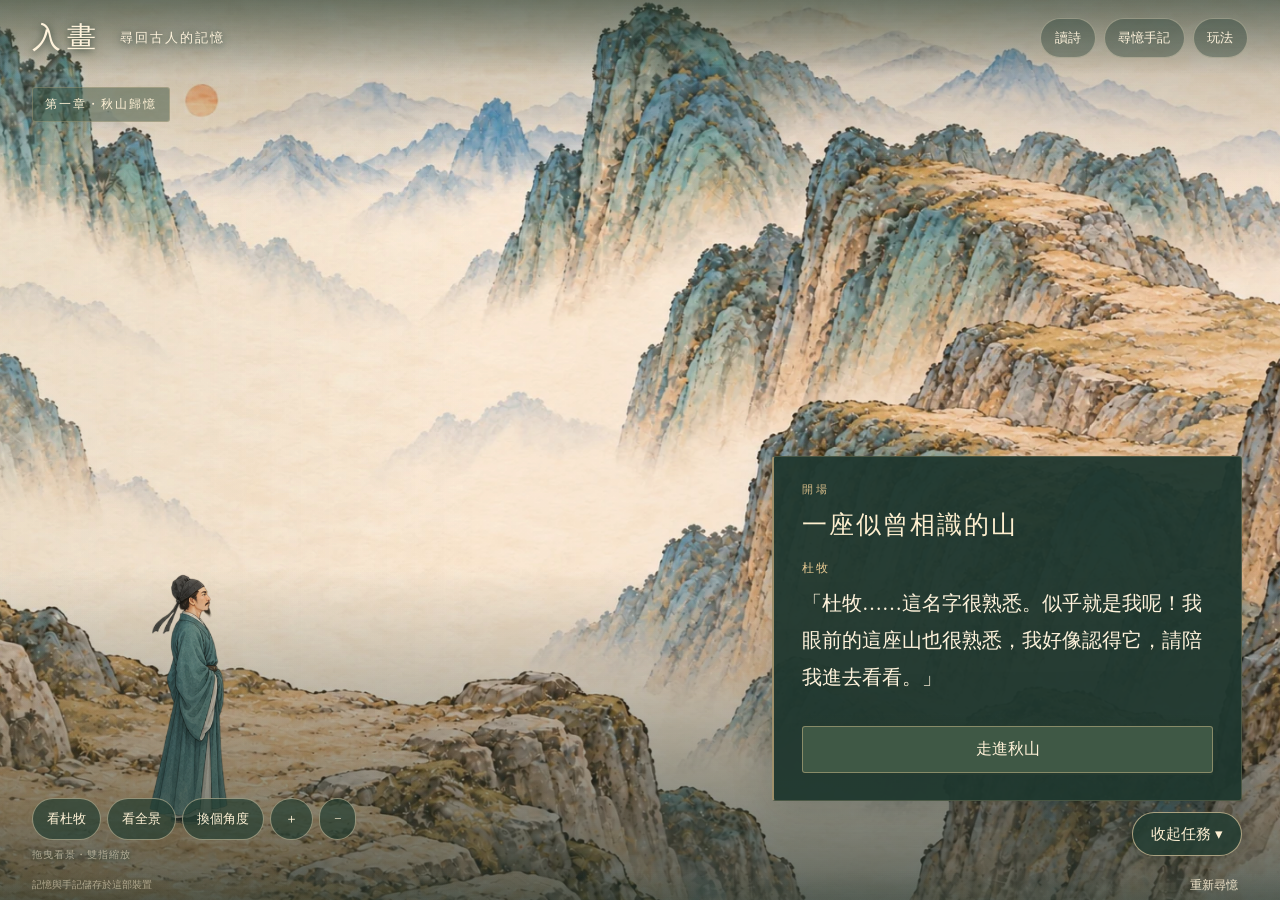
==== index.html @ 61baca23 "Add files via upload" ====
<!doctype html><html lang="zh-Hant"><head><meta charset="utf-8"><meta name="viewport" content="width=device-width,initial-scale=1"><meta name="theme-color" content="#29362f"><title>入畫｜尋回古人的記憶</title><link rel="stylesheet" href="./ruhua/style.css?v=20261118-student-classroom"><style>.score-card .classdojo-reward{margin:10px 0 0;color:#ffe1a0;font:700 clamp(26px,4vw,36px)/1.3 system-ui,sans-serif;overflow-wrap:anywhere}</style></head><body>
<header><div id="brand"><strong>入畫</strong><span>尋回古人的記憶</span></div><nav aria-label="工具"><button data-modal="poem">讀詩</button><button data-modal="journal">尋憶手記</button><button data-modal="help">玩法</button></nav></header>
<main id="main"><section id="landscape" aria-label="可移動觀看的水彩秋山"><div id="world"></div><div class="scene-top"><span>第一章・秋山歸憶</span><span id="progress"></span><span id="score-badge" role="status" aria-live="polite" hidden></span></div><div id="intro-art" hidden></div><div id="home" hidden></div><div class="scene-bottom"><p id="scene-status" role="status" hidden>秋山正在浮現……</p><div id="views"><button id="scene-replay" hidden>再看景物</button><button data-view="poet">看杜牧</button><button data-view="wide">看全景</button><button data-view="angle">換個角度</button><button data-zoom="0.8" aria-label="放大景物">＋</button><button data-zoom="1.25" aria-label="縮小景物">−</button></div><small>拖曳看景・雙指縮放</small></div></section><aside id="reveal-banner" aria-label="新景物出現" hidden><p id="reveal-title" role="status"></p><p id="reveal-detail"></p><p id="reveal-quote"></p><button id="reveal-continue" type="button">看到了，繼續</button></aside><section id="panel" aria-label="故事與尋憶任務" hidden></section><button id="task-toggle" class="task-toggle" type="button" aria-controls="panel" aria-expanded="true" hidden>收起任務 ▾</button></main>
<footer><span id="save-status" role="status">記憶與手記儲存於這部裝置</span><button id="reset">重新尋憶</button></footer>
<dialog id="verse-screen" aria-labelledby="verse-title"><div class="verse-content"><p class="verse-kicker">山行 · 杜牧</p><h2 id="verse-title"></h2><button id="enter-verse" type="button">走入詩句 <span aria-hidden="true">→</span></button></div></dialog><dialog id="modal"><button id="close-modal" class="close" aria-label="關閉">×</button><div id="modal-content"></div></dialog><script type="module" src="./ruhua/app.mjs?v=20261118-student-classroom"></script></body></html>
---- ruhua/style.css ----
:root{color-scheme:light;--ink:#343c32;--muted:#707463;--paper:#faf6ec;--line:#d9d6c6;--red:#924731;--green:#3d5a48;font-family:var(--reading-font);font-size:16px}*{box-sizing:border-box}body{margin:0;background:#eee8d9;color:var(--ink)}button,a,input,textarea{-webkit-tap-highlight-color:transparent}button{font:inherit;color:inherit;cursor:pointer;border:1px solid var(--line);border-radius:7px;padding:.65rem .85rem;background:var(--paper);touch-action:manipulation}button:hover{border-color:var(--green);background:#eeeddf}button:focus-visible,a:focus-visible,input:focus-visible,textarea:focus-visible{outline:3px solid #a56b3f;outline-offset:3px}button:disabled{opacity:.4;cursor:default}button.primary{background:var(--green);color:white;border-color:var(--green);font-weight:600;padding:.9rem 1.4rem}button.primary:hover{background:#2c4938}.primary span{margin-left:1.4rem}header{height:76px;padding:0 3%;display:flex;align-items:center;justify-content:space-between;border-bottom:1px solid var(--line);background:#f8f3e8}#brand{text-decoration:none;color:var(--ink);display:flex;align-items:center;gap:18px}#brand strong{font:700 29px var(--reading-font);letter-spacing:6px}#brand span{font-size:13px;letter-spacing:2px}nav{display:flex;gap:8px}nav button{background:transparent;font-size:14px}main{display:grid;grid-template-columns:minmax(0,1.4fr) minmax(350px,1fr);min-height:calc(100svh - 122px);max-width:1800px;margin:auto;overflow:clip}main.home-mode,main.free-mode{grid-template-columns:1fr}#landscape{position:relative;min-height:600px;overflow:clip;background:#f3eddf;isolation:isolate}#world{position:absolute;inset:0}#world canvas{display:block;width:100%;height:100%;touch-action:none}.scene-top{position:absolute;top:24px;left:26px;right:26px;display:flex;gap:12px;justify-content:space-between;pointer-events:none;font-size:13px;letter-spacing:2px;color:#586451}.scene-top>span{padding:7px 10px;background:#faf6ece0;border-radius:4px}#progress{letter-spacing:0}.scene-bottom{position:absolute;bottom:20px;left:24px;right:24px;pointer-events:none}.scene-bottom button{pointer-events:auto;font-size:13px;background:#faf6eceb;backdrop-filter:blur(8px)}#views{display:flex;gap:6px;flex-wrap:wrap}.scene-bottom small{display:block;margin-top:8px;color:#66705c;letter-spacing:1px;text-shadow:0 0 6px #faf6ec}#scene-status{max-width:max-content;background:#faf6ece8;padding:5px 8px;font-size:12px;border-radius:4px;color:#66705c}#panel{background:var(--paper);border-left:1px solid var(--line);padding:36px clamp(22px,3vw,48px);display:flex;flex-direction:column;justify-content:center;min-width:0}#panel[hidden],#home[hidden],#intro-art[hidden]{display:none}.kicker{font-size:12px;letter-spacing:3px;color:var(--muted);margin:0 0 15px}h1,h2,h3,blockquote,.frame,.poem-text{font-family:var(--reading-font)}h2{font-size:25px;font-weight:600;letter-spacing:2px;line-height:1.5;margin:0 0 20px}.poem-line{font-size:25px;letter-spacing:3px;color:var(--red);margin:0 0 24px;border-bottom:1px solid var(--line);padding-bottom:20px;white-space:nowrap}.speaker{font-size:12px;letter-spacing:2px;color:var(--muted);margin:0 0 8px}.speech{font-size:17px;line-height:1.9;margin:0 0 20px}.narration{font-size:14px;line-height:1.9;color:var(--muted);margin:0 0 20px}fieldset{border:0;padding:0;margin:0}legend,.task{font-size:16px;font-weight:600;line-height:1.7;margin:0 0 14px;padding:0}label.choice{display:flex;align-items:center;gap:10px;padding:13px 14px;border:1px solid var(--line);border-radius:7px;margin-bottom:9px;cursor:pointer;line-height:1.6;background:#fffdf7}label.choice:has(input:checked){background:#e8eee3;border-color:#71846a}input[type=radio]{accent-color:var(--green);width:17px;height:17px;flex-shrink:0}.actions{margin-top:22px;display:flex;gap:10px;flex-wrap:wrap;align-items:center}.actions .primary{flex-grow:1}.feedback{font-size:15px;color:#8a4631;line-height:1.8;border-left:3px solid #bb8a66;padding:10px 14px;background:#f5ecde;margin:14px 0 0}.feedback:empty{display:none}.frame{font-size:24px;line-height:1.9;color:var(--green);padding:20px 0;margin:0 0 14px;border-block:1px solid var(--line)}.share-hint{font-size:14px;color:var(--muted);line-height:1.7}.note-fields{display:grid;gap:12px}.note-fields label{font-size:15px;line-height:1.8}.note-fields input,.note-fields textarea{display:block;width:100%;font:inherit;background:#fffdf7;border:1px solid var(--line);border-radius:6px;padding:10px;color:var(--ink);resize:vertical}.note-fields textarea{min-height:72px}.note-example{font-size:14px;line-height:1.8;color:var(--green);padding:12px;background:#edf0e5}footer{height:46px;display:flex;justify-content:space-between;align-items:center;padding:0 3%;font-size:11px;color:var(--muted);border-top:1px solid var(--line)}footer button{font-size:12px;padding:4px 10px;background:transparent;border:0}#home{position:relative;z-index:2;margin:100px 0 180px 10%;width:max-content;max-width:84%;padding:24px 32px;background:#f8f3e8e8;box-shadow:0 20px 70px #66633a09;border-radius:3px}#home h1{font-size:clamp(64px,8vw,108px);letter-spacing:16px;margin:0 0 8px;font-weight:500}#home h2{font-size:20px;letter-spacing:5px}#home>p:not(.kicker){font-size:16px;line-height:2.1;margin:24px 0}#home .primary{min-width:210px}.home-mode #views,.home-mode #scene-status,.home-mode .scene-bottom small{display:none}#intro-art{position:absolute;inset:14% 10% 20%;display:flex;align-items:flex-end;justify-content:center;pointer-events:none;background:radial-gradient(ellipse,#fbf7eddd,transparent 70%)}.book{position:absolute;bottom:0;width:min(90%,400px);height:160px;display:flex;filter:drop-shadow(0 20px 18px #393b3325);perspective:600px}.book span{display:block;width:50%;padding:26px;background:#fdf8e9;border:1px solid #c8bda0;font:26px var(--reading-font);color:#928d7b;text-align:center;transform:rotateY(-18deg);border-radius:4px 2px 2px 10px;box-shadow:inset -10px 0 18px #b8ab8b22}.book span+span{transform:rotateY(18deg);animation:page 1.8s ease-out}.book small{font-size:14px}#visitor{position:relative;height:90%;max-width:85%;object-fit:contain;filter:drop-shadow(0 5px 15px #61584133);animation:arrive 1.5s ease-out}.second-sheet{height:110px;background:linear-gradient(155deg,#ccd8bd33,#ffffff44),repeating-linear-gradient(110deg,transparent 0 16px,#7f93891a 17px 18px);border:1px solid var(--line);position:relative;margin-bottom:18px;display:flex;align-items:center;justify-content:center;color:#607a62;font:24px var(--reading-font);letter-spacing:6px}.second-sheet:before{content:'▱　▱';position:absolute;bottom:12px;right:24px;opacity:.25;font-size:40px}.coming{font-size:14px;color:var(--muted)}dialog{width:min(550px,calc(100vw - 30px));max-height:85svh;border:1px solid var(--line);padding:32px;background:var(--paper);border-radius:12px;color:var(--ink);box-shadow:0 20px 100px #252b3233}dialog::backdrop{background:#222b2666;backdrop-filter:blur(4px)}.close{float:right;border:0;background:transparent;font-size:24px;padding:0 5px;margin:-15px -10px 5px 10px}dialog h2{font-size:24px}dialog p{line-height:1.9}.poem-text{font-size:24px;line-height:2.2;letter-spacing:3px;text-align:center}.author{text-align:center;color:var(--muted)}.journal-list{padding-left:23px;line-height:2}.journal-note{background:#edf0e5;padding:16px;line-height:2;border-radius:6px}.free-mode #panel{position:absolute;width:1px;height:1px;padding:0;overflow:clip;clip-path:inset(50%)}.free-mode .scene-top:after{content:'記憶已復原';padding:7px;background:#faf6ece0;font-size:13px}#main.intro-mode #world{opacity:.2}#main.intro-mode .scene-bottom{display:none}@keyframes page{0%{transform:rotateY(-155deg)}100%{transform:rotateY(18deg)}}@keyframes arrive{0%{opacity:0;transform:translateY(60px) scale(.85)}100%{opacity:1;transform:none}}@media(min-width:1100px) and (max-height:850px){#panel{padding-block:24px}.speech{font-size:16px;margin-bottom:14px}.poem-line{margin-bottom:16px;padding-bottom:16px}.choice{font-size:15px}#landscape{min-height:590px}}@media(max-width:800px){header{height:66px;padding:0 14px}#brand{gap:8px}#brand strong{font-size:25px}#brand span{display:none}nav{gap:3px}nav button{font-size:12px;padding:8px}main{grid-template-columns:1fr;min-height:calc(100svh - 112px)}#landscape{min-height:460px;height:55svh}#panel{border-left:0;border-top:1px solid var(--line);padding:28px 22px;justify-content:start}.scene-top{top:14px;left:14px;right:14px;font-size:11px;letter-spacing:1px}.scene-bottom{left:14px;bottom:12px;right:14px}#home{margin:75px auto 130px;padding:20px 26px}#home h1{font-size:65px}#home>p:not(.kicker){font-size:14px;margin:14px 0}.home-mode #landscape{height:auto;min-height:calc(100svh - 112px)}.free-mode #landscape{height:calc(100svh - 112px)}#intro-art{inset:15% 10% 8%}.book{height:100px;width:280px}.book span{padding:12px;font-size:20px}h2{font-size:23px}.poem-line{font-size:23px;letter-spacing:3px}.frame{font-size:22px}footer{padding:0 14px}.scene-bottom button{font-size:12px;padding:8px}dialog{padding:26px}.poem-text{font-size:21px;letter-spacing:1px}}@media(prefers-reduced-motion:reduce){*,*:before,*:after{animation:none!important;scroll-behavior:auto!important}}
#progress:empty{display:none}@media(min-width:801px){main{height:calc(100svh - 122px);min-height:0}#landscape{min-height:0;height:100%}#panel{overflow-y:auto;justify-content:flex-start}#panel>.kicker{margin-top:auto}#panel>.actions:last-child,#panel>form:last-child{margin-bottom:auto}.home-mode #landscape{min-height:0}.home-mode #home{margin-block:60px 120px}.home-mode{min-height:620px}}@media(max-width:800px){.free-mode #landscape{min-height:0}.scene-bottom #scene-status{max-width:100%;line-height:1.7;font-size:11px}}
/* 《日暮之前》：滿幅水彩、暮色字幕與留白詩箋。 */
:root{--paper:#f5edda;--ink:#293e34;--muted:#b9c4af;--line:#d8c29a70;--green:#354e3e;--red:#e4c08a;font-family:var(--reading-font)}body{background:#28342e;color:#fff3dc}body>header{position:absolute;top:0;left:0;right:0;height:76px;border:0;background:linear-gradient(#23382b88,transparent);z-index:20;padding:0 32px}#brand{color:#fff3dc;text-shadow:0 2px 8px #23382d}#brand strong{font-weight:500}#brand span{font-family:var(--reading-font);letter-spacing:2px}nav button{color:#fff3dc;background:#233e3366;border-color:#f1e4c860;border-radius:22px;backdrop-filter:blur(7px);font-family:var(--reading-font);font-size:13px}nav button:hover{background:#536447c9;border-color:#f5dfb6}main,main.home-mode,main.free-mode{position:relative;display:block;height:100svh;min-height:720px;max-width:none;overflow:clip;margin:0}#landscape,.home-mode #landscape,.free-mode #landscape{position:absolute;inset:0;width:100%;height:100%;min-height:0}#world{background:#738478;touch-action:none;cursor:grab}#world:active{cursor:grabbing}.paint-lens{position:absolute;inset:-1%;transform-origin:50% 50%;will-change:transform}.paint-lens svg{width:100%;height:100%;display:block;overflow:visible;pointer-events:none}.paint-lens [data-layer],.paint-actor{transition:opacity 1.5s ease,filter 1.6s ease}.paint-actor foreignObject div,.paint-actor canvas{display:block;width:100%;height:100%}.paint-dusk{position:absolute;inset:0;background:linear-gradient(115deg,#e2b56e12,#b9793b0d 40%,#75432f15);pointer-events:none;transition:background 2s}.evening .paint-dusk{background:linear-gradient(115deg,#e2b56e26,#b9793b23 40%,#75432f45)}.paint-vignette{position:absolute;inset:0;background:linear-gradient(#1f302d45,transparent 22%,transparent 63%,#1c2e2aaf),linear-gradient(90deg,#23372d12,transparent 38%);pointer-events:none}.paint-falling{position:absolute;inset:0;pointer-events:none;opacity:0;transition:opacity 1.5s}.remembered .paint-falling{opacity:.7}.paint-falling i{position:absolute;left:76%;top:-5%;width:16px;height:20px;background:#ae502c;clip-path:polygon(50% 0,61% 29%,90% 17%,79% 46%,100% 51%,72% 76%,50% 100%,28% 76%,0 51%,21% 46%,10% 17%,39% 29%);animation:paint-fall 15s linear infinite}.paint-falling i:nth-child(2){left:86%;animation-delay:-5s;background:#c66e35}.paint-falling i:nth-child(3){left:68%;animation-delay:-9s}.scene-top{top:87px;left:32px;right:32px;font-family:var(--reading-font);letter-spacing:2px;color:#fff2d6;font-size:12px}.scene-top>span{padding:8px 12px;background:#344b3a7a;backdrop-filter:blur(6px);border:1px solid #f1d5a441;border-radius:3px}.scene-bottom{bottom:38px;left:32px;right:auto;max-width:55%;z-index:5}.scene-bottom #scene-status{background:transparent;color:#fff1d4a3;padding:0;font-size:11px;line-height:1.8;text-shadow:0 1px 5px #1c3026;max-width:100%}.scene-bottom button{background:#263f33ba;color:#fff2d6;border-color:#e7d8b580;border-radius:24px;font-family:var(--reading-font);font-size:13px;padding:10px 14px;min-height:42px}.scene-bottom button:hover{background:#536447e8}.scene-bottom small{color:#fff1d48f;font-size:10px;letter-spacing:1px;text-shadow:0 1px 4px #23382e}#panel{position:absolute;right:3%;bottom:100px;width:min(470px,42%);height:auto;max-height:calc(100% - 238px);min-width:0;padding:25px 28px;display:block;background:linear-gradient(110deg,#20382feb,#22382edb);color:#fff3dc;border:1px solid #e6c99135;border-left:2px solid #d5b785b0;border-radius:3px;box-shadow:0 8px 40px #152b2930;backdrop-filter:blur(9px);overflow:auto;scrollbar-width:thin;scrollbar-color:#c5ad7d70 transparent}#panel>.kicker{margin-top:0}#panel>.actions:last-child,#panel>form:last-child{margin-bottom:0}#panel h2{font-weight:500;font-size:25px;margin:0 0 16px;color:#fff0d0}#panel .kicker{color:#d6bb88;font-family:var(--reading-font);letter-spacing:3px;margin-bottom:9px;font-size:11px}.poem-line{font-size:25px;margin:0 0 17px;padding-bottom:16px;letter-spacing:3px;color:#f2d6a6;border-color:#e4c58c4d}.speaker{color:#e5c891;font-family:var(--reading-font);font-size:12px}.speech{font-family:var(--reading-font);font-size:20px;font-weight:500;line-height:1.85;margin-bottom:17px}.narration{font-size:14px;color:#dddac4;line-height:1.9}.task,legend{font-size:15px;font-weight:500;color:#f7edd6;line-height:1.8;margin-bottom:13px}.choice{font-size:15px}label.choice{padding:10px 12px;background:#f8ecd90a;border-color:#e8d3ac55;color:#fff2d9;border-radius:3px;gap:10px;margin-bottom:7px}label.choice:hover{background:#f8ecd919;border-color:#e8d3ac}label.choice:has(input:checked){background:#b694563b;border-color:#e5c38d}input[type=radio]{accent-color:#dfbd80;width:17px;height:17px}.actions{margin-top:18px;gap:9px}.actions button{background:transparent;border-color:#dbc3947d;color:#f2d6a6;font-family:var(--reading-font);border-radius:3px;font-size:14px}.actions button.primary{background:#3f5845;color:#fff1d7;border:1px solid #d2bd8b80;padding:12px 18px;min-height:47px;font-weight:500;font-size:16px}.actions button.primary:hover{background:#607052}.actions button:disabled{opacity:.45}.feedback{color:#f5d1a2;background:#d2a45d12;border-left-color:#d1b376;font-size:14px;padding:9px 12px}.frame{color:#f1d7a3;font-size:24px;line-height:1.85;padding:18px 0;margin-bottom:14px;border-color:#e4c58c4d}.share-hint{color:#e5dfcb;font-size:13px}.note-example{color:#f4ddb5;background:#f4e8ca10;font-size:14px;line-height:1.8;border-left:2px solid #c8ac79}.note-fields{gap:11px}.note-fields label{color:#ecdfc5;font-size:13px}.note-fields input,.note-fields textarea{background:#f8f0dfef;color:#293e34;border-color:#c5b895;padding:9px;font-family:var(--reading-font)}.note-fields textarea{min-height:67px}.coming{color:#ded5bb;font-size:13px}.second-sheet{background:linear-gradient(155deg,#bdcaa94d,#ffffff09),repeating-linear-gradient(110deg,transparent 0 16px,#ced4c827 17px 18px);color:#e0e4c8;border-color:#d9d3b960}.home-mode #home{position:absolute;inset:0;margin:0;padding:100px 9vw 95px;display:flex;flex-direction:column;justify-content:center;align-items:flex-start;width:100%;max-width:none;background:linear-gradient(90deg,#f9f0dff5,#f7efdcce 32%,#f4e6ca45 64%,transparent);border-radius:0;box-shadow:none;color:#293e34}#home .kicker{font-family:var(--reading-font);color:#886d47}#home h1{font-size:clamp(65px,8vw,106px);font-weight:500;letter-spacing:18px;margin:9px 0 13px}#home h2{font-size:23px;letter-spacing:5px;color:#405440;margin-bottom:17px}#home>p:not(.kicker){font-family:var(--reading-font);font-size:19px;line-height:2;margin:16px 0 25px;color:#56634d}#home .primary{font-family:var(--reading-font);border-radius:3px;border-color:#405843;font-size:17px;font-weight:500;padding:14px 28px;background:#354e3e;min-width:210px}.home-mode .scene-top{display:none}body:has(.home-mode)>header{background:transparent}body:has(.home-mode) #brand{color:#3e513f;text-shadow:none}body:has(.home-mode) #brand span{color:#746c53}#intro-art{inset:13% 48% 14% 7%;background:radial-gradient(ellipse,#fbf7edb0,transparent 75%);z-index:2}#main.intro-mode #world{opacity:.68}.book span{color:#76664b}footer{position:absolute;bottom:0;left:0;right:0;z-index:20;height:30px;border:0;color:#f1e4c692;padding:0 32px;background:linear-gradient(transparent,#1c30272b);font-size:10px}footer button{color:#efe3c9;font-family:var(--reading-font)}body:has(.home-mode) footer{color:#786d57;background:transparent}body:has(.home-mode) footer button{color:#786d57}.free-mode .scene-top:after{background:#344b3a7a;border:1px solid #f1d5a441;color:#fff2d6;font-size:12px;padding:8px 12px}.free-mode .scene-bottom{max-width:90%}dialog{background:#f5edda;color:#293e34;border-color:#c8b387}dialog .kicker,dialog .author{color:#857351}dialog button{color:#354e3e;border-color:#b4a480;background:#fff7e8}dialog .close{background:transparent;border:0}.journal-note{background:#e3e6d6;color:#354e3e}dialog .primary{background:#354e3e;color:#fff3dc}dialog::backdrop{background:#132b2270;backdrop-filter:blur(4px)}button:focus-visible,a:focus-visible,input:focus-visible,textarea:focus-visible{outline-color:#f8d386}
@keyframes paint-fall{to{transform:translate(-120px,100vh) rotate(190deg)}}
@media(max-width:1100px) and (min-width:801px){#panel{right:3%;width:43%;padding:22px;bottom:90px;max-height:calc(100% - 223px)}.speech{font-size:19px}.poem-line{font-size:23px;letter-spacing:2px}.scene-bottom{max-width:51%;left:22px}.scene-bottom button{font-size:12px;padding:9px 12px}.scene-top{left:22px;right:22px}.frame{font-size:22px}body>header{padding:0 22px}}
@media(max-width:800px){body>header{height:65px;padding:0 15px}main,main.home-mode,main.free-mode{height:auto;min-height:100svh;overflow:clip;padding-top:470px}#landscape{position:absolute;inset:0 0 auto;height:470px;min-height:0}.paint-lens{inset:0}.paint-lens svg{overflow:visible}#panel{position:relative;left:auto;right:auto;bottom:auto;width:auto;max-height:none;margin:0 15px 87px;padding:21px;overflow:visible;background:linear-gradient(110deg,#20382ff2,#22382eea)}.scene-top{top:78px;left:15px;right:15px;font-size:10px;letter-spacing:1px}.scene-top>span{padding:6px 8px}.scene-bottom{top:390px;bottom:auto;left:15px;right:15px;max-width:none}.scene-bottom #scene-status{display:none}.scene-bottom button{min-height:36px;padding:7px 10px;font-size:11px}.scene-bottom small{font-size:9px;margin-top:6px}.paint-vignette{background:linear-gradient(#1f302d50,transparent 22%,transparent 68%,#28342e)}.home-mode{padding:0!important;height:100svh!important;min-height:680px!important}.home-mode #landscape{height:100%;min-height:0}.home-mode #home{padding:100px 8vw 95px;background:linear-gradient(90deg,#f9f0dff0,#f7efdcbb 56%,#f4e6ca19)}#home h1{font-size:72px}#home h2{font-size:19px;letter-spacing:3px}#home>p:not(.kicker){font-size:17px}footer{padding:0 15px}#intro-art{inset:21% 15% 12%;max-width:430px;margin:auto}#visitor{height:100%}.book{height:100px;width:280px}#main.intro-mode #panel{margin-top:0}#panel h2{font-size:23px}.speech{font-size:20px}.poem-line{font-size:23px;letter-spacing:3px}.choice{font-size:15px}.free-mode{padding-top:0;min-height:100svh}.free-mode #landscape{height:100svh;min-height:0}.free-mode .scene-bottom{top:auto;bottom:45px}.free-mode .scene-top:after{font-size:10px;padding:6px 8px}.free-mode .scene-top{gap:5px}.free-mode #progress{display:none}.free-mode .paint-vignette{background:linear-gradient(#1f302d50,transparent 22%,transparent 66%,#1c2e2ac7)}nav button{font-size:12px;padding:8px}#brand strong{font-size:25px}}
@media(prefers-reduced-motion:reduce){.paint-lens [data-layer],.paint-actor,.paint-dusk,.paint-falling{transition:none!important}.paint-falling{display:none}}
.home-mode #world{background-image:url('../assets/city-home.webp')}.home-mode .paint-lens{opacity:0}#panel>.actions,#note-form>.actions{position:sticky;bottom:-25px;padding:12px 0 2px;background:linear-gradient(transparent,#243a30 25%);z-index:2}@media(max-width:800px){#panel>.actions,#note-form>.actions{position:static;background:transparent;padding:0}}
/* 看景時暫時收起任務；按鈕獨立於表單，不清除作答內容。 */
#panel[hidden],#task-toggle[hidden]{display:none!important}.task-toggle{position:absolute;right:3%;bottom:44px;z-index:25;display:inline-flex;align-items:center;justify-content:center;min-height:44px;padding:10px 18px;border:1px solid #ecd4a7a8;border-radius:24px;background:#263f33e6;backdrop-filter:blur(8px);color:#fff1d4;font:15px var(--reading-font);box-shadow:0 5px 18px #132a2229}.task-toggle:hover{background:#526347;border-color:#f5dfb6}.task-toggle:focus-visible{outline:3px solid #f8d386;outline-offset:4px}.task-collapsed .task-toggle{background:#354e3ef2}
@media(max-width:800px){.task-toggle{position:fixed;right:15px;bottom:43px;min-height:44px;padding:10px 16px;font-size:14px}#main.task-collapsed{height:100svh;min-height:640px;padding-top:0}#main.task-collapsed #landscape{height:100%;min-height:0}#main.task-collapsed .scene-bottom{top:auto;bottom:106px}#main.task-collapsed .paint-vignette{background:linear-gradient(#1f302d50,transparent 22%,transparent 66%,#1c2e2ab0)}}
/* 課本中的來客：翻書 → 詩題 → 人物，依次出現。 */
#intro-art{inset:17% 49% 12% 5%;display:block;perspective:1300px;overflow:visible;background:radial-gradient(ellipse at 50% 75%,#fff2cf8f,transparent 70%)}
.storybook{position:absolute;left:2%;bottom:15%;width:96%;height:clamp(170px,23vw,290px);transform:rotateX(24deg) rotateZ(-5deg);transform-style:preserve-3d;filter:drop-shadow(0 25px 20px #23362866)}
.book-base{position:absolute;inset:5px -6px -12px;background:linear-gradient(90deg,#4b4f3b,#7c7250 48%,#3c4a37 51%,#62664a);border:2px solid #a18e62;border-radius:9px 6px 10px 8px;box-shadow:0 5px 0 #c2ae82,0 9px 0 #5d654d}
.book-page{position:absolute;top:0;width:50%;height:100%;padding:24px 9px 16px;text-align:center;color:#504c3b;background:repeating-linear-gradient(0deg,#a8946510 0 1px,transparent 1px 4px),#f7efd8;border:1px solid #c7b58c;display:flex;flex-direction:column;align-items:center;justify-content:center;gap:17px;overflow:hidden}
.page-left{left:0;border-radius:8px 1px 0 8px;background-color:#eee2bf;box-shadow:inset -22px 0 24px -20px #64563988;transform-origin:right center}
.page-right{right:0;border-radius:1px 7px 8px 0;box-shadow:inset 22px 0 24px -20px #64563988}
.page-heading{font:clamp(25px,3vw,39px) var(--reading-font);letter-spacing:6px;padding-left:6px;color:#57492f}
.page-verses{font:clamp(10px,1.15vw,16px)/2.15 var(--reading-font);letter-spacing:1px;color:#817152;opacity:0}
.book-cover{position:absolute;left:50%;top:-3px;width:50%;height:calc(100% + 5px);transform-origin:left center;transform:rotateY(0);background:linear-gradient(105deg,#445844,#66755b 45%,#3f5746);border:2px solid #b49d6a;border-radius:1px 7px 8px 1px;backface-visibility:hidden;display:flex;align-items:center;justify-content:center;flex-direction:column;gap:16px;box-shadow:inset 0 0 0 8px #c2b17c24}
.book-cover>span{writing-mode:vertical-rl;font:34px var(--reading-font);letter-spacing:12px;color:#f4e4b6;border:1px solid #cfbb8277;padding:18px 12px}
.book-cover small{font:12px var(--reading-font);letter-spacing:2px;color:#e9d8aa}
.book-turn{position:absolute;left:50%;top:1px;width:50%;height:calc(100% - 2px);background:linear-gradient(90deg,#a69a7688,#f5ebd0 12%,#fff5dc 75%,#c9b98d);border:1px solid #d3c29a;border-radius:0 6px 7px 0;transform-origin:left center;transform:rotateY(0);backface-visibility:hidden}
.book-spine{position:absolute;top:0;left:calc(50% - 3px);width:6px;height:100%;background:linear-gradient(90deg,transparent,#75603e55,transparent);pointer-events:none}
#intro-art #visitor{position:absolute;left:18%;bottom:29%;width:64%;height:79%;max-width:none;object-fit:contain;object-position:center bottom;opacity:0;transform:translateY(45px) scale(.88);filter:blur(10px) drop-shadow(0 0 22px #fff0c2);animation:none;z-index:3;mask-image:linear-gradient(black 0 78%,transparent 100%)}
.book-aura{position:absolute;inset:9% 4% 20%;background:radial-gradient(ellipse at 50% 80%,#fff3cae0,transparent 66%);opacity:0;filter:blur(12px);pointer-events:none}
.opening-caption{position:absolute;left:0;right:0;bottom:0;text-align:center;font:15px/1.8 var(--reading-font);letter-spacing:2px;color:#fff2d6;text-shadow:0 2px 8px #20382f;margin:0}
#intro-art:not(.opening-play):not(.opening-revealed) .page-left{opacity:0}
.opening-play .page-left{animation:book-left-reveal 2.1s both}
.opening-play .book-cover{animation:book-unfold 2.3s cubic-bezier(.4,0,.2,1) both}
.opening-play .turn-one{animation:book-unfold 1.8s .55s ease-in-out both}
.opening-play .turn-two{animation:book-unfold 1.9s .95s ease-in-out both}
.opening-play .page-verses{animation:book-ink 1s 2.15s both}
.opening-play .book-aura{animation:book-ink 1.8s 2.5s both}
#intro-art.opening-play #visitor{animation:book-visitor 2.1s 3s both}
.opening-done .opening-caption,.opening-revealed .opening-caption{visibility:hidden}
.opening-revealed .book-cover,.opening-revealed .book-turn{transform:rotateY(-180deg)}
.opening-revealed .page-verses,.opening-revealed .book-aura{opacity:1}
#intro-art.opening-revealed #visitor{opacity:1;transform:none;filter:blur(0) drop-shadow(0 5px 15px #61584133)}
.opening-pending{visibility:hidden!important;pointer-events:none!important}
@keyframes book-unfold{0%{transform:rotateY(0)}100%{transform:rotateY(-180deg)}}
@keyframes book-left-reveal{0%,22%{opacity:0}100%{opacity:1}}
@keyframes book-ink{from{opacity:0}to{opacity:1}}
@keyframes book-visitor{0%{opacity:0;transform:translateY(45px) scale(.88);filter:blur(10px) drop-shadow(0 0 22px #fff0c2)}55%{opacity:.65;filter:blur(2px) drop-shadow(0 0 22px #fff0c2)}100%{opacity:1;transform:none;filter:blur(0) drop-shadow(0 5px 15px #61584133)}}
@media(max-width:800px){#intro-art{inset:100px 7% 34px;max-width:480px}.storybook{height:165px;bottom:9%;left:3%;width:94%}.book-page{padding:14px 6px;gap:8px}.page-heading{font-size:26px}.page-verses{font-size:11px;line-height:1.9;letter-spacing:0}#intro-art #visitor{height:92%;bottom:24%;left:21%;width:58%}.opening-caption{font-size:12px;bottom:-16px}.book-cover>span{font-size:25px;padding:12px 8px;letter-spacing:7px}.book-cover small{font-size:10px}}
@media(prefers-reduced-motion:reduce){.opening-play .book-cover,.opening-play .book-turn{transform:rotateY(-180deg)}.opening-play .page-left,.opening-play .page-verses,.opening-play .book-aura{opacity:1}#intro-art.opening-play #visitor{opacity:1;transform:none;filter:none}}
/* 每句詩先在黑色全屏中獨立呈現，由學生決定何時入畫。 */
#verse-screen{position:fixed;inset:0;width:100vw;height:100svh;max-width:none;max-height:none;margin:0;padding:30px;border:0;border-radius:0;background:#000;color:#f9f1df;box-shadow:none}
#verse-screen::backdrop{background:#000;backdrop-filter:none}
.verse-content{height:100%;display:flex;flex-direction:column;align-items:center;justify-content:center;gap:30px;text-align:center}
.verse-kicker{font:14px var(--reading-font);letter-spacing:6px;color:#b9aa8b;margin:0}
#verse-screen #verse-title{font:500 clamp(26px,5vw,66px)/1.8 var(--reading-font);letter-spacing:clamp(2px,1vw,12px);white-space:nowrap;color:#f9f1df;margin:0;animation:verse-appear 1.4s ease-out both}
#verse-screen #enter-verse{margin-top:24px;border:1px solid #c9b88b70;border-radius:3px;background:#000;color:#d5c39a;padding:13px 25px;font:16px var(--reading-font);letter-spacing:2px}
#verse-screen #enter-verse:hover{background:#201e17;border-color:#d5c39a}
@keyframes verse-appear{from{opacity:0;transform:translateY(8px)}to{opacity:1;transform:none}}
@media(max-width:450px){#verse-screen{padding:16px}#verse-screen #verse-title{font-size:26px;letter-spacing:3px}.verse-kicker{font-size:12px}.verse-content{gap:24px}}
/* 自選提示：先找字詞，再理解意思。 */
.hint-area{margin:0 0 17px}
#hint-button{font:14px var(--reading-font);min-height:42px;padding:9px 16px;border:1px solid #e5c58a9c;border-radius:22px;color:#f5dba6;background:#e3bd7612}
#hint-button:hover,#hint-button[aria-expanded=true]{background:#d9b56f26;border-color:#ffe3a8}
#hint-content{margin-top:10px;padding:3px 14px;border-left:2px solid #dbbe83;background:#e7cd9410;color:#f3e5c8;font-size:14px;line-height:1.85}
#hint-content p{margin:9px 0}
.poem-line mark{background:#f2d59a;color:#24392e;border-radius:3px;padding:2px 1px;box-shadow:0 0 0 2px #f2d59a33}
#hint-content[hidden],#reveal-banner[hidden],#scene-replay[hidden]{display:none!important}
/* 新景物出現時，暫讓整幅畫面留給學生觀看。 */
.revealing-scene #panel,.revealing-scene #task-toggle{visibility:hidden!important;pointer-events:none!important}
#reveal-banner{position:absolute;top:145px;left:32px;z-index:12;max-width:min(430px,calc(100% - 64px));padding:18px 22px;background:#20392fea;border:1px solid #e8cf945c;border-left:3px solid #ead298;border-radius:3px;color:#fff1d4;box-shadow:0 8px 30px #152c2930;backdrop-filter:blur(8px);pointer-events:auto}
#reveal-title{margin:0 0 8px;font:24px/1.5 var(--reading-font);color:#ffe6af}
#reveal-detail{margin:0;font-size:14px;line-height:1.8}
#reveal-quote{margin:10px 0 0;font:18px/1.7 var(--reading-font);letter-spacing:2px;color:#e9d6ac}
#reveal-continue{margin-top:14px;background:#45604a;border:1px solid #e1c68c8c;border-radius:3px;color:#fff1d4;font:14px var(--reading-font);min-height:42px;padding:10px 16px}
#reveal-continue:hover{background:#627658}
.memory-halo{filter:drop-shadow(0 0 9px #ffe7a4);animation:memory-breathe 2s ease-in-out infinite;transform-box:fill-box;transform-origin:center}
.memory-ring{opacity:.7}
@keyframes memory-breathe{0%,100%{opacity:.6;transform:scale(.97)}50%{opacity:1;transform:scale(1.025)}}
@media(max-width:800px){#reveal-banner{top:128px;left:15px;max-width:calc(100% - 30px);padding:13px 16px}#reveal-title{font-size:21px}#reveal-detail{font-size:13px}#reveal-quote{font-size:17px;margin-top:6px}#main.revealing-scene{height:100svh;min-height:640px;padding-top:0}#main.revealing-scene #landscape{height:100%;min-height:0}#main.revealing-scene .scene-bottom{top:auto;bottom:46px}.revealing-scene .paint-vignette{background:linear-gradient(#1f302d50,transparent 22%,transparent 68%,#1c2e2ab0)}}
@media(prefers-reduced-motion:reduce){.memory-halo{animation:none;opacity:1}}
/* 靜態山水與人物分開合成，人物走動不重畫 SVG 遮罩。 */
.paint-actor{position:absolute;left:0;top:0;width:512px;height:512px;transform-origin:0 0;pointer-events:none;will-change:transform;contain:layout paint}
.paint-actor canvas{position:absolute;inset:0;width:512px!important;height:512px!important}
.poet-shadow{position:absolute;left:211px;top:477px;width:90px;height:20px;border-radius:50%;background:#34433425}
/* 透明深綠底色保留；取消拖動時反覆取樣整幅畫的玻璃模糊。 */
#panel,#reveal-banner,.task-toggle,nav button,.scene-top>span,.scene-bottom button{backdrop-filter:none;-webkit-backdrop-filter:none}
.memory-halo{filter:none;animation:none;opacity:.9}
.paint-falling{display:none}
/* 提示展開只影響任務區，避免連帶重新排版山水。 */
#panel{contain:layout style;isolation:isolate;background:#20382ff5}
#world{contain:layout paint}

.teacher-entry{display:inline-flex;align-items:center;border-radius:25px;border:1px solid #ecd4a780;background:#3d5749bd;color:#fff1d4;text-decoration:none;padding:9px 14px;font-size:14px}.memory-end-actions{display:flex;gap:10px;flex-wrap:wrap;margin-top:20px}.memory-end-actions a{display:inline-flex;align-items:center;justify-content:center;text-decoration:none;border:1px solid #d3bf9077;background:#56694d;color:#fff1d4;padding:13px 16px;border-radius:5px;flex:1}@media(max-width:600px){header #brand span{display:none}header nav{gap:4px}.teacher-entry{font-size:12px;padding:8px}}
/* 使用預合成階段圖；只交替兩張圖片，不在平板即時計算七層遮罩。 */
.paint-frame{position:absolute;inset:0;display:block;width:100%;height:100%;object-fit:cover;object-position:center;pointer-events:none}
.paint-lens .focus-svg{position:absolute;inset:0;width:100%;height:100%;pointer-events:none}
#scene-status{display:none!important}
@media(prefers-reduced-motion:reduce){.paint-frame{transition:none}}

/* 背景只保留一張完整圖片，固定底圖不參與移動或疊影。 */
#world{background-image:none}.home-mode #world{background-image:url('../assets/city-home.webp')}
.paint-frame{opacity:1!important;transition:none!important}

/* 首頁回到現代街頭，右側留給故事引導，左側保留杜牧。 */
.home-mode #world{background-size:cover;background-position:center;background-repeat:no-repeat}
.home-mode #home{padding-left:64%;padding-right:4%;background:linear-gradient(90deg,transparent 38%,#f9f0df55 55%,#f9f0dff0 66%,#f9f0dff5)}
.home-mode .scene-bottom{display:none}
@media(max-width:800px){.home-mode #world{background-position:22% center}.home-mode #home{justify-content:flex-end;padding:90px 7vw 65px;background:linear-gradient(transparent 28%,#f9f0df66 42%,#f9f0dff5 65%)}.home-mode #home h1{font-size:54px;margin:0 0 4px}.home-mode #home h2{font-size:18px;margin:4px 0 8px}.home-mode #home>p:not(.kicker){font-size:16px;line-height:1.65;margin:8px 0 16px}.home-mode #home .kicker{margin:0 0 6px}}

.memory-end-actions button{background:#45604c;color:#fff1d4;border-color:#d3bf9077;min-height:44px;padding:12px 20px}.memory-end-actions button:hover{background:#5b7354}

/* 全頁採用一致宋體，保留詩句、對話與操作文字的字級層次。 */
:root{--reading-font:'Songti TC','Noto Serif TC','Source Han Serif TC','PMingLiU',serif}
button,input,textarea,select{font-family:var(--reading-font)}
#panel legend,#panel .task{font-size:18px;font-weight:500;line-height:1.8}
#panel .choice{font-size:17px;line-height:1.7}
#hint-content,.feedback,.share-hint{font-size:16px;line-height:1.8}
.scene-top{flex-wrap:wrap}#score-badge{font-size:13px;letter-spacing:1px}
#score-badge[hidden]{display:none}.question-score{font-size:14px;color:#e8cf9d;margin:12px 0 8px;line-height:1.6}
label.choice:has(input:disabled){opacity:.48;cursor:default}
.score-card{border:1px solid #e8cf9466;border-radius:4px;padding:12px 16px;margin:0 0 20px;background:#e3bd7610}
.score-card p{margin:5px 0;line-height:1.7;font-size:15px}.score-card strong{font-size:23px;font-weight:500;color:#f9d88d}
@media(max-width:800px){#score-badge{font-size:11px}#panel legend,#panel .task{font-size:17px}}

.poem-picker{border-top:1px solid #e8cf945c;margin-top:24px;padding-top:18px}.picker-intro,.picker-instruction{font-size:16px;line-height:1.8}.picker-modes{display:flex;flex-direction:column;gap:8px}.picker-modes button{color:#f9ebcf;background:#354e3e;border-color:#e5cc9466;text-align:left;font-size:15px;min-height:44px}.picker-modes button[aria-pressed=true]{background:#ecd7a8;color:#293e34;border-color:#ecd7a8}.annotation-poem{padding:14px 0;margin-top:12px;font-size:clamp(18px,1.65vw,24px);line-height:2.4;white-space:nowrap}.annotation-poem p{margin:4px 0;display:flex;align-items:baseline;justify-content:center}.annotation-poem button{position:relative;font:inherit;line-height:inherit;letter-spacing:0;padding:0 2px;min-height:44px;background:#f5dfaa0a;border:1px dashed #e5cc9477;border-radius:3px;color:#fff0d0}.annotation-poem button:hover{background:#e5cc9426}.annotation-poem button.scenery-picked{border-bottom:3px solid #f2ce77;background:#f2ce7720}.annotation-poem button.favorite-picked{color:#ffe4c4;background:#b953424a;border-color:#edac8b}.favorite-seal{font-size:10px;position:absolute;top:-10px;right:1px;color:#ffb18f;line-height:1}.picker-key{display:flex;gap:14px;flex-wrap:wrap;font-size:13px;color:#e2c895}.picker-summary{font-size:15px;line-height:1.8;padding:10px 12px;background:#e8cf9410}.picker-summary p{margin:3px 0}.picker-actions{display:flex;gap:10px;flex-wrap:wrap;margin-top:16px}.picker-actions button{font-size:15px;color:#fff1d4;background:#45604c;border-color:#d3bf9077;min-height:44px}.picker-discussion{margin-top:16px;padding:5px 14px;border-left:2px solid #e2bf80;color:#f8e5bd;font-size:16px;line-height:1.8}.picker-discussion p{margin:9px 0}@media(max-width:800px){.annotation-poem{font-size:21px}.picker-actions button{flex:1;padding:10px}.picker-key{font-size:12px}}@media(max-width:360px){.annotation-poem{font-size:18px}}

/* 所有字外觀相同，不預先透露詞語邊界；標記工具跟隨圈選區。 */
.picker-toolbar{position:sticky;top:-25px;z-index:4;background:#20382f;padding:12px 0 8px;border-bottom:1px solid #e8cf9444}.picker-modes{flex-direction:row;gap:8px}.picker-modes button{flex:1;text-align:center;padding:10px 6px;font-size:16px}.picker-instruction{font-size:15px;line-height:1.7;margin:10px 0 2px}
.free-annotation{font-size:26px;line-height:1.9;padding:18px 0 8px}.free-annotation p{gap:0;margin:7px 0}.free-annotation button{display:inline-flex;align-items:center;justify-content:center;width:36px;min-width:36px;min-height:48px;line-height:1.6;padding:0;border:2px solid transparent;border-radius:3px;background:transparent;color:#fff0d0;box-shadow:none}.free-annotation button:hover{border-color:transparent;background:#e5cc941a}.free-annotation button.scenery-picked{border:2px solid transparent;border-bottom:3px solid #f2ce77;background:#f2ce771a}.free-annotation button.favorite-picked{border:2px solid transparent;color:#ffd6bd;background:#b953424a}.free-annotation .favorite-seal{font-size:16px;top:-12px;right:2px;color:#ffb18f}.free-annotation button:focus-visible{outline:2px solid #f4d795;outline-offset:0}
@media(max-width:800px){.picker-toolbar{top:0}.free-annotation{font-size:25px}.free-annotation button{width:35px;min-width:35px}.picker-modes button{font-size:15px}}@media(max-width:360px){.free-annotation button{width:32px;min-width:32px}.free-annotation{font-size:23px}}


/* 短暫加深背景，讓多色煙花、光點與殘影清楚可見。 */
.screen-fireworks{position:fixed;inset:0;z-index:10000;overflow:hidden;pointer-events:none;contain:strict;background:#08132488;animation:firework-stage 5s linear both}
.vivid-fireworks{display:block;width:100%;height:100%;pointer-events:none}
@keyframes firework-stage{0%{opacity:0}5%,72%{opacity:1}100%{opacity:0}}
.still-star{position:absolute;inset:35% 0 auto;text-align:center;color:#ffd877;font-size:64px;letter-spacing:30px}.fireworks-still{animation:none;background:#08132444}
.effect-title{color:#f5d38b;font-size:18px!important}.picker-retry{border-color:#c5aa80}.picker-success{border-color:#ebcd7c}


.bomb-toss-overlay{position:fixed;inset:0;z-index:10000;overflow:hidden;pointer-events:none;contain:strict}
.flying-bomb{position:absolute;left:0;top:0;font:clamp(76px,13vmin,112px)/1.2 'Apple Color Emoji','Segoe UI Emoji','Noto Color Emoji',sans-serif;display:block;will-change:transform,opacity;transform-origin:50% 50%;pointer-events:none}
.bomb-toss-still .flying-bomb{left:50%;top:42%;transform:translate(-50%,-50%)}
@media(prefers-reduced-motion:reduce){.screen-fireworks{animation:none}}

.poet-invitation{display:flex;align-items:center;gap:14px;border-top:1px solid #b6a583;padding-top:18px;margin-top:20px}.poet-invitation img{width:90px;height:170px;object-fit:contain;flex-shrink:0}.poet-invitation .primary{display:inline-block;text-decoration:none;padding:10px 14px}.poet-invitation p{line-height:1.8}

.student-activity-link{display:inline-flex;align-items:center;min-height:44px;padding:6px 12px;color:#fff3dc;text-decoration:none;border:1px solid #f1e4c860;border-radius:22px;background:#233e33bb;font-size:13px;white-space:nowrap}
@media(max-width:480px){.student-activity-link{padding-inline:8px;font-size:12px}}

#poet-name-form>label{display:block;margin-bottom:10px}#poet-name{display:block;width:100%;box-sizing:border-box;min-height:48px;padding:10px 12px;font-family:var(--reading-font);font-size:18px;background:#f8f0df;color:#293e34;border:1px solid #c5b895;border-radius:3px}#poet-name[aria-invalid="true"]{border-color:#e9b786}#name-feedback:empty{display:none}
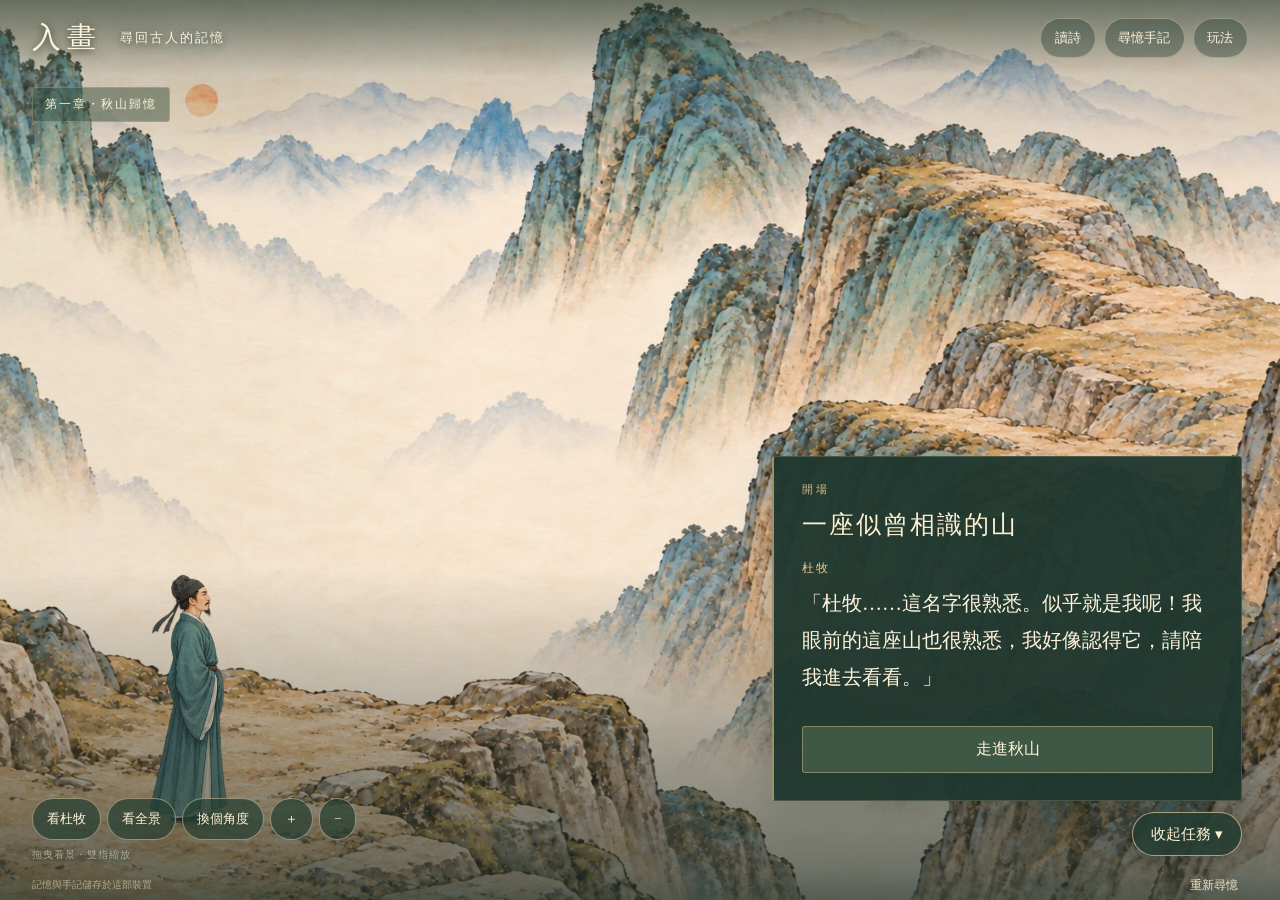
==== commit aa633c61: "Add files via upload" ====
--- a/index.html
+++ b/index.html
@@ -1,5 +1,5 @@
-<!doctype html><html lang="zh-Hant"><head><meta charset="utf-8"><meta name="viewport" content="width=device-width,initial-scale=1"><meta name="theme-color" content="#29362f"><title>入畫｜尋回古人的記憶</title><link rel="stylesheet" href="./ruhua/style.css?v=20261118-student-classroom"><style>.score-card .classdojo-reward{margin:10px 0 0;color:#ffe1a0;font:700 clamp(26px,4vw,36px)/1.3 system-ui,sans-serif;overflow-wrap:anywhere}</style></head><body>
+<!doctype html><html lang="zh-Hant"><head><meta charset="utf-8"><meta name="viewport" content="width=device-width,initial-scale=1"><meta name="theme-color" content="#29362f"><title>入畫｜尋回古人的記憶</title><link rel="stylesheet" href="./ruhua/style.css?v=20261119-student-flow"><style>.score-card .classdojo-reward{margin:10px 0 0;color:#ffe1a0;font:700 clamp(26px,4vw,36px)/1.3 system-ui,sans-serif;overflow-wrap:anywhere}</style></head><body>
 <header><div id="brand"><strong>入畫</strong><span>尋回古人的記憶</span></div><nav aria-label="工具"><button data-modal="poem">讀詩</button><button data-modal="journal">尋憶手記</button><button data-modal="help">玩法</button></nav></header>
 <main id="main"><section id="landscape" aria-label="可移動觀看的水彩秋山"><div id="world"></div><div class="scene-top"><span>第一章・秋山歸憶</span><span id="progress"></span><span id="score-badge" role="status" aria-live="polite" hidden></span></div><div id="intro-art" hidden></div><div id="home" hidden></div><div class="scene-bottom"><p id="scene-status" role="status" hidden>秋山正在浮現……</p><div id="views"><button id="scene-replay" hidden>再看景物</button><button data-view="poet">看杜牧</button><button data-view="wide">看全景</button><button data-view="angle">換個角度</button><button data-zoom="0.8" aria-label="放大景物">＋</button><button data-zoom="1.25" aria-label="縮小景物">−</button></div><small>拖曳看景・雙指縮放</small></div></section><aside id="reveal-banner" aria-label="新景物出現" hidden><p id="reveal-title" role="status"></p><p id="reveal-detail"></p><p id="reveal-quote"></p><button id="reveal-continue" type="button">看到了，繼續</button></aside><section id="panel" aria-label="故事與尋憶任務" hidden></section><button id="task-toggle" class="task-toggle" type="button" aria-controls="panel" aria-expanded="true" hidden>收起任務 ▾</button></main>
 <footer><span id="save-status" role="status">記憶與手記儲存於這部裝置</span><button id="reset">重新尋憶</button></footer>
-<dialog id="verse-screen" aria-labelledby="verse-title"><div class="verse-content"><p class="verse-kicker">山行 · 杜牧</p><h2 id="verse-title"></h2><button id="enter-verse" type="button">走入詩句 <span aria-hidden="true">→</span></button></div></dialog><dialog id="modal"><button id="close-modal" class="close" aria-label="關閉">×</button><div id="modal-content"></div></dialog><script type="module" src="./ruhua/app.mjs?v=20261118-student-classroom"></script></body></html>
+<dialog id="verse-screen" aria-labelledby="verse-title"><div class="verse-content"><p class="verse-kicker">山行 · 杜牧</p><h2 id="verse-title"></h2><button id="enter-verse" type="button">走入詩句 <span aria-hidden="true">→</span></button></div></dialog><dialog id="modal"><button id="close-modal" class="close" aria-label="關閉">×</button><div id="modal-content"></div></dialog><script type="module" src="./ruhua/app.mjs?v=20261119-student-flow"></script></body></html>
